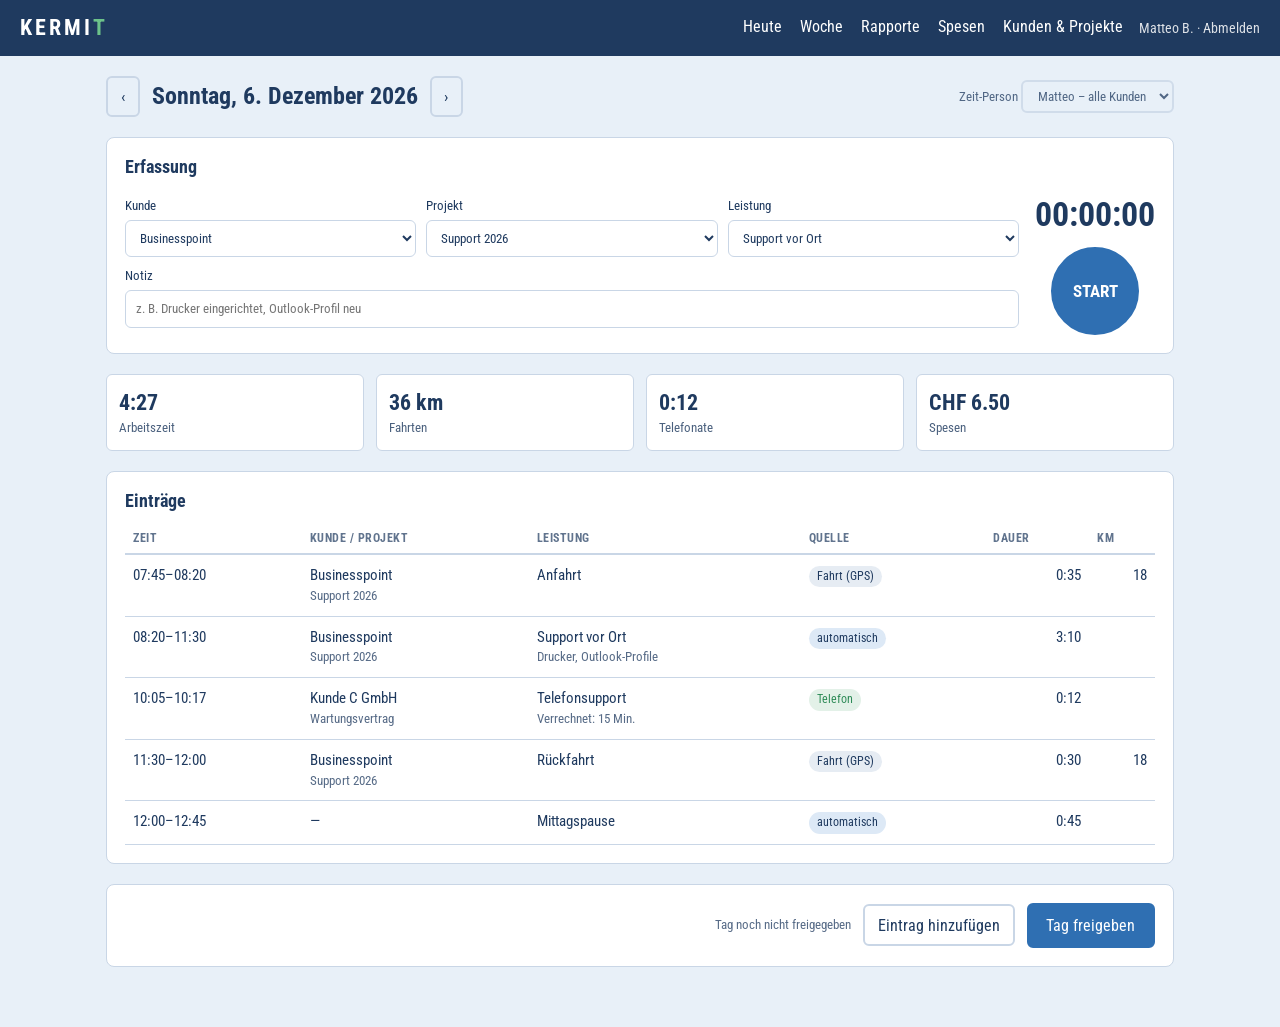
==== zeiterfassung.html @ 9e19dc53 "Initialer Stand (live)" ====
<!doctype html>
<html lang="de-CH">
<head>
  <meta charset="utf-8">
  <meta name="viewport" content="width=device-width, initial-scale=1">
  <title>KERMIT – Zeiterfassung</title>
  <link rel="preconnect" href="https://fonts.googleapis.com">
  <link href="https://fonts.googleapis.com/css2?family=Roboto+Condensed:wght@400;700&display=swap" rel="stylesheet">
  <link rel="stylesheet" href="css/kermit-farben.css">
  <link rel="stylesheet" href="css/kermit-app.css">
</head>
<body>
  <header class="k-header">
    <div class="k-logo">KERMI<span>T</span></div>
    <nav>
      <a href="zeiterfassung.html">Heute</a>
      <a href="#">Woche</a>
      <a href="#">Rapporte</a>
      <a href="#">Spesen</a>
      <a href="#">Kunden &amp; Projekte</a>
    </nav>
    <span class="k-user">Matteo B. · <a href="index.html">Abmelden</a></span>
  </header>

  <main class="k-main">
    <!-- Tagesleiste -->
    <section class="k-daybar">
      <button class="k-btn-ghost" id="prevDay" aria-label="Vorheriger Tag">‹</button>
      <h1 id="dayTitle">Heute</h1>
      <button class="k-btn-ghost" id="nextDay" aria-label="Nächster Tag">›</button>
      <span class="k-spacer"></span>
      <label class="k-sub">Zeit-Person
        <select id="zeitPerson" class="k-btn-ghost">
          <option>Matteo – alle Kunden</option>
          <option>Matteo – Pikett</option>
        </select>
      </label>
    </section>

    <!-- Timer / laufende Erfassung -->
    <section class="k-card">
      <h2>Erfassung</h2>
      <div class="k-timer">
        <div class="k-timer-fields k-form">
          <label>Kunde
            <select id="kunde"></select>
          </label>
          <label>Projekt
            <select id="projekt"></select>
          </label>
          <label>Leistung
            <select id="leistung"></select>
          </label>
          <label style="grid-column: 1 / -1">Notiz
            <input id="notiz" type="text" placeholder="z. B. Drucker eingerichtet, Outlook-Profil neu">
          </label>
        </div>
        <div class="k-timer-right">
          <div class="k-clock" id="clock">00:00:00</div>
          <button class="k-runbtn" id="runBtn" type="button">START</button>
        </div>
      </div>
    </section>

    <!-- Kennzahlen -->
    <section class="k-stats" aria-label="Tagesübersicht">
      <div class="k-stat"><div class="v" id="sZeit">0:00</div><div class="l">Arbeitszeit</div></div>
      <div class="k-stat"><div class="v" id="sKm">0 km</div><div class="l">Fahrten</div></div>
      <div class="k-stat"><div class="v" id="sTel">0:00</div><div class="l">Telefonate</div></div>
      <div class="k-stat"><div class="v" id="sSpesen">CHF 0.00</div><div class="l">Spesen</div></div>
    </section>

    <!-- Einträge des Tages -->
    <section class="k-card">
      <h2>Einträge</h2>
      <table class="k-table">
        <thead>
          <tr>
            <th>Zeit</th><th>Kunde / Projekt</th><th>Leistung</th><th>Quelle</th><th class="k-num">Dauer</th><th class="k-num">km</th>
          </tr>
        </thead>
        <tbody id="rows"></tbody>
      </table>
    </section>

    <!-- Tagesfreigabe -->
    <section class="k-card k-approve">
      <span id="approveState" class="k-sub">Tag noch nicht freigegeben</span>
      <button class="k-btn-ghost" type="button">Eintrag hinzufügen</button>
      <button class="k-btn" id="approveBtn" type="button">Tag freigeben</button>
    </section>
  </main>

  <script>
    // ===========================================================
    // GERÜST mit Beispieldaten. Später ersetzen durch:
    //  - Kunden/Projekte/Leistungsarten aus Comatic
    //  - Fahrten aus der Handy-App (Hintergrund-Tracking)
    //  - Telefonate aus iPhone-Export bzw. 3CX
    // ===========================================================
    const DATA = {
      kunden: {
        'Businesspoint': ['Support 2026', 'M365 Umstellung'],
        'Kunde B AG':    ['Netzwerk', 'Pikett'],
        'Kunde C GmbH':  ['Wartungsvertrag']
      },
      leistungen: ['Support vor Ort', 'Fernwartung (AnyDesk)', 'Telefonsupport', 'Anfahrt', 'Rückfahrt', 'Projektarbeit']
    };

    const entries = [
      { von:'07:45', bis:'08:20', kunde:'Businesspoint', projekt:'Support 2026', leistung:'Anfahrt',        quelle:'fahrt', km:18 },
      { von:'08:20', bis:'11:30', kunde:'Businesspoint', projekt:'Support 2026', leistung:'Support vor Ort', quelle:'auto',  km:0, notiz:'Drucker, Outlook-Profile' },
      { von:'10:05', bis:'10:17', kunde:'Kunde C GmbH',  projekt:'Wartungsvertrag', leistung:'Telefonsupport', quelle:'tel', km:0, notiz:'Verrechnet: 15 Min.' },
      { von:'11:30', bis:'12:00', kunde:'Businesspoint', projekt:'Support 2026', leistung:'Rückfahrt',      quelle:'fahrt', km:18 },
      { von:'12:00', bis:'12:45', kunde:'—',             projekt:'',            leistung:'Mittagspause',   quelle:'auto',  km:0, pause:true }
    ];
    const spesen = 6.50;

    const QUELLE = { auto:'automatisch', fahrt:'Fahrt (GPS)', tel:'Telefon', manuell:'manuell' };

    // ---------- Auswahlfelder ----------
    const selKunde = document.getElementById('kunde');
    const selProjekt = document.getElementById('projekt');
    const selLeistung = document.getElementById('leistung');
    Object.keys(DATA.kunden).forEach(k => selKunde.add(new Option(k, k)));
    DATA.leistungen.forEach(l => selLeistung.add(new Option(l, l)));
    function fillProjekte() {
      selProjekt.innerHTML = '';
      DATA.kunden[selKunde.value].forEach(p => selProjekt.add(new Option(p, p)));
    }
    selKunde.addEventListener('change', fillProjekte);
    fillProjekte();

    // ---------- Hilfsfunktionen ----------
    const toMin = t => { const [h,m] = t.split(':').map(Number); return h*60+m; };
    const fmt = m => Math.floor(m/60) + ':' + String(m%60).padStart(2,'0');
    const now = () => new Date().toTimeString().slice(0,5);

    // ---------- Tabelle & Kennzahlen ----------
    function render() {
      const tb = document.getElementById('rows');
      tb.innerHTML = '';
      let arbeit = 0, km = 0, tel = 0;
      entries.forEach(e => {
        const d = toMin(e.bis) - toMin(e.von);
        if (!e.pause) arbeit += d;
        if (e.quelle === 'tel') tel += d;
        km += e.km || 0;
        const tr = document.createElement('tr');
        tr.innerHTML = `
          <td class="k-zeit">${e.von}–${e.bis}</td>
          <td>${e.kunde}${e.projekt ? `<div class="k-sub">${e.projekt}</div>` : ''}</td>
          <td>${e.leistung}${e.notiz ? `<div class="k-sub">${e.notiz}</div>` : ''}</td>
          <td><span class="k-tag ${e.quelle}">${QUELLE[e.quelle]}</span></td>
          <td class="k-num">${fmt(d)}</td>
          <td class="k-num">${e.km || ''}</td>`;
        tb.appendChild(tr);
      });
      document.getElementById('sZeit').textContent = fmt(arbeit);
      document.getElementById('sKm').textContent = km + ' km';
      document.getElementById('sTel').textContent = fmt(tel);
      document.getElementById('sSpesen').textContent = 'CHF ' + spesen.toFixed(2);
    }

    // ---------- Datum ----------
    let tag = new Date();
    function renderDay() {
      document.getElementById('dayTitle').textContent =
        tag.toLocaleDateString('de-CH', { weekday:'long', day:'numeric', month:'long', year:'numeric' });
    }
    document.getElementById('prevDay').onclick = () => { tag.setDate(tag.getDate()-1); renderDay(); };
    document.getElementById('nextDay').onclick = () => { tag.setDate(tag.getDate()+1); renderDay(); };

    // ---------- Timer ----------
    const runBtn = document.getElementById('runBtn');
    const clock = document.getElementById('clock');
    let start = null, timerId = null, startZeit = null;

    function tick() {
      const s = Math.floor((Date.now() - start) / 1000);
      clock.textContent = [Math.floor(s/3600), Math.floor(s/60)%60, s%60].map(n => String(n).padStart(2,'0')).join(':');
    }
    function startTimer() {
      start = Date.now(); startZeit = now();
      timerId = setInterval(tick, 1000); tick();
      runBtn.textContent = 'STOPP'; runBtn.classList.add('is-running');
    }
    function stopTimer() {
      clearInterval(timerId);
      entries.push({
        von: startZeit, bis: now(),
        kunde: selKunde.value, projekt: selProjekt.value, leistung: selLeistung.value,
        quelle: 'manuell', km: 0, notiz: document.getElementById('notiz').value
      });
      document.getElementById('notiz').value = '';
      clock.textContent = '00:00:00';
      runBtn.textContent = 'START'; runBtn.classList.remove('is-running');
      start = null; render();
    }
    runBtn.addEventListener('click', () => start ? stopTimer() : startTimer());

    // ---------- Tagesfreigabe ----------
    document.getElementById('approveBtn').addEventListener('click', () => {
      const s = document.getElementById('approveState');
      s.textContent = 'Tag freigegeben – bereit für Export';
      s.className = 'k-status-ok';
    });

    renderDay(); render();
    if (new URLSearchParams(location.search).get('start') === '1') startTimer();
  </script>
</body>
</html>
---- css/kermit-farben.css ----
/* ==========================================================
   KERMIT – Farbdefinition
   Otabis GmbH · Stand 09.11.2026
   ========================================================== */

:root {
  /* Blau – Hauptfarben */
  --k-tiefblau:   #1F3A5F;  /* Kopfzeile, Navigation, Text */
  --k-mittelblau: #2F6FB2;  /* Primary Buttons, Links */
  --k-hellblau:   #E8F0F8;  /* Flächen, Karten, Hintergrund */

  /* Grün – Akzent für Hover und Status */
  --k-gruen:      #2E8B57;  /* Hover auf hellem Grund, Status "freigegeben" */
  --k-gruen-hell: #6CC28A;  /* Hover auf Tiefblau (Kopfzeile, Menü) */

  /* Neutrale Töne */
  --k-weiss:      #FFFFFF;
  --k-text:       var(--k-tiefblau);
  --k-rahmen:     #C9D6E6;

  /* Semantische Zuordnung */
  --k-bg:           var(--k-hellblau);
  --k-surface:      var(--k-weiss);
  --k-primary:      var(--k-mittelblau);
  --k-primary-text: var(--k-weiss);
  --k-link:         var(--k-mittelblau);
  --k-hover:        var(--k-gruen);
  --k-hover-dunkel: var(--k-gruen-hell);
  --k-ok:           var(--k-gruen);

  --k-hover-linie:  2px;
}

/* ---------- Grundlage ---------- */
body {
  background: var(--k-bg);
  color: var(--k-text);
}

/* ---------- Links ---------- */
a {
  color: var(--k-link);
  text-decoration: none;
  border-bottom: var(--k-hover-linie) solid transparent;
  transition: border-color .15s ease;
}
a:hover,
a:focus-visible {
  border-bottom-color: var(--k-hover);
}

/* ---------- Buttons ---------- */
.k-btn {
  background: var(--k-primary);
  color: var(--k-primary-text);
  border: var(--k-hover-linie) solid var(--k-primary);
  border-radius: 6px;
  padding: .55em 1.1em;
  cursor: pointer;
  transition: border-color .15s ease, box-shadow .15s ease;
}
.k-btn:hover,
.k-btn:focus-visible {
  border-color: var(--k-hover);
  box-shadow: 0 0 0 var(--k-hover-linie) var(--k-hover);
  outline: none;
}

/* ---------- Kopfzeile / Menü auf Tiefblau ---------- */
.k-header {
  background: var(--k-tiefblau);
  color: var(--k-weiss);
}
.k-header a {
  color: var(--k-weiss);
}
.k-header a:hover,
.k-header a:focus-visible {
  color: var(--k-hover-dunkel);
  border-bottom-color: var(--k-hover-dunkel);
}

/* ---------- Karten ---------- */
.k-card {
  background: var(--k-surface);
  border: 1px solid var(--k-rahmen);
  border-radius: 8px;
  transition: border-color .15s ease;
}
.k-card:hover {
  border-color: var(--k-hover);
}

/* ---------- Status ---------- */
/* Grün nie allein: immer mit Icon oder Text kombinieren */
.k-status-ok {
  color: var(--k-ok);
  font-weight: 600;
}
.k-status-ok::before {
  content: "✓ ";
}
---- css/kermit-app.css ----
/* KERMIT – App-Layout (nutzt kermit-farben.css) */

* { box-sizing: border-box; }
html, body { margin: 0; }
body {
  font-family: "Roboto Condensed", "Arial Narrow", Arial, sans-serif;
  font-size: 16px;
  line-height: 1.45;
}
h1, h2, h3 { margin: 0; line-height: 1.2; }
button, input, select { font: inherit; }

/* ---------- Kopfzeile ---------- */
.k-header {
  display: flex; align-items: center; gap: 16px;
  padding: 12px 20px;
}
.k-logo { font-weight: 700; font-size: 22px; letter-spacing: 3px; }
.k-logo span { color: var(--k-gruen-hell); }
.k-header nav { display: flex; gap: 18px; margin-left: auto; flex-wrap: wrap; }
.k-header .k-user { font-size: 14px; opacity: .85; }

/* ---------- Login / Start ---------- */
.k-start {
  min-height: 100vh;
  display: grid; place-items: center;
  padding: 24px 16px;
  background:
    radial-gradient(1200px 600px at 50% -10%, var(--k-mittelblau) 0%, transparent 60%),
    var(--k-tiefblau);
  color: var(--k-weiss);
}
.k-start-box { width: 100%; max-width: 560px; text-align: center; }
.k-start-logo { font-size: 56px; font-weight: 700; letter-spacing: 10px; margin: 0; }
.k-start-claim { font-size: 14px; letter-spacing: 1px; opacity: .85; margin: 6px 0 36px; }
.k-start-claim b { color: var(--k-gruen-hell); font-weight: 700; }

.k-bigstart {
  width: 190px; height: 190px; border-radius: 50%;
  margin: 0 auto 32px; display: grid; place-items: center;
  background: var(--k-mittelblau);
  color: var(--k-weiss);
  border: 4px solid var(--k-weiss);
  font-size: 30px; font-weight: 700; letter-spacing: 2px;
  cursor: pointer;
  box-shadow: 0 10px 40px rgba(0,0,0,.35), 0 0 0 0 var(--k-gruen-hell);
  transition: transform .15s ease, box-shadow .2s ease, border-color .2s ease;
}
.k-bigstart small { display: block; font-size: 13px; font-weight: 400; letter-spacing: 1px; opacity: .9; }
.k-bigstart:hover, .k-bigstart:focus-visible {
  transform: scale(1.04);
  border-color: var(--k-gruen-hell);
  box-shadow: 0 10px 40px rgba(0,0,0,.35), 0 0 0 10px rgba(108,194,138,.35);
  outline: none;
}

.k-login { text-align: left; display: grid; gap: 12px; max-width: 380px; margin: 0 auto; }
.k-login label { font-size: 13px; opacity: .85; display: grid; gap: 4px; }
.k-login input {
  padding: 11px 12px; border-radius: 6px;
  border: 2px solid transparent; background: var(--k-weiss); color: var(--k-tiefblau);
}
.k-login input:focus { outline: none; border-color: var(--k-gruen-hell); }
.k-login .k-btn { width: 100%; font-weight: 700; padding: 12px; }
.k-login-foot { font-size: 12px; opacity: .7; text-align: center; margin-top: 20px; }
.k-hidden { display: none !important; }

/* ---------- App-Bereich ---------- */
.k-main { max-width: 1100px; margin: 0 auto; padding: 20px 16px 60px; display: grid; gap: 20px; }
.k-card { padding: 18px; }
.k-card h2 { font-size: 18px; margin-bottom: 12px; }

.k-daybar { display: flex; align-items: center; gap: 12px; flex-wrap: wrap; }
.k-daybar h1 { font-size: 24px; }
.k-daybar .k-spacer { flex: 1; }
.k-btn-ghost {
  background: transparent; color: var(--k-tiefblau);
  border: 2px solid var(--k-rahmen); border-radius: 6px; padding: .45em .8em; cursor: pointer;
}
.k-btn-ghost:hover, .k-btn-ghost:focus-visible { border-color: var(--k-gruen); outline: none; }

/* Timer */
.k-timer { display: grid; grid-template-columns: 1fr auto; gap: 16px; align-items: center; }
.k-timer-fields { display: grid; grid-template-columns: repeat(3, minmax(0,1fr)); gap: 10px; }
.k-timer-fields label { font-size: 13px; display: grid; gap: 4px; }
.k-timer-fields select, .k-timer-fields input,
.k-form select, .k-form input {
  padding: 9px 10px; border: 1px solid var(--k-rahmen); border-radius: 6px; background: var(--k-weiss);
  color: var(--k-tiefblau); width: 100%;
}
.k-timer-fields select:focus, .k-timer-fields input:focus { outline: 2px solid var(--k-gruen); outline-offset: 0; }
.k-timer-right { text-align: center; display: grid; gap: 8px; justify-items: center; }
.k-clock { font-size: 34px; font-weight: 700; font-variant-numeric: tabular-nums; }
.k-runbtn {
  width: 88px; height: 88px; border-radius: 50%;
  background: var(--k-mittelblau); color: var(--k-weiss);
  border: 3px solid var(--k-mittelblau); font-weight: 700; font-size: 17px; cursor: pointer;
  transition: box-shadow .15s ease, border-color .15s ease;
}
.k-runbtn:hover, .k-runbtn:focus-visible { border-color: var(--k-gruen); box-shadow: 0 0 0 4px rgba(46,139,87,.3); outline: none; }
.k-runbtn.is-running { background: var(--k-tiefblau); border-color: var(--k-gruen-hell); }

/* Kennzahlen */
.k-stats { display: grid; grid-template-columns: repeat(4, minmax(0,1fr)); gap: 12px; }
.k-stat { background: var(--k-weiss); border: 1px solid var(--k-rahmen); border-radius: 6px; padding: 12px; }
.k-stat .v { font-size: 22px; font-weight: 700; font-variant-numeric: tabular-nums; }
.k-stat .l { font-size: 13px; opacity: .8; }

/* Einträge */
.k-table { width: 100%; border-collapse: collapse; font-size: 15px; }
.k-table th { text-align: left; font-size: 12px; text-transform: uppercase; letter-spacing: .5px; opacity: .7; padding: 6px 8px; border-bottom: 2px solid var(--k-rahmen); }
.k-table td { padding: 10px 8px; border-bottom: 1px solid var(--k-rahmen); vertical-align: top; }
.k-table tr:hover td { background: var(--k-hellblau); }
.k-num { text-align: right; font-variant-numeric: tabular-nums; white-space: nowrap; }
.k-tag {
  display: inline-block; font-size: 12px; padding: 2px 8px; border-radius: 999px;
  background: var(--k-hellblau); color: var(--k-tiefblau); white-space: nowrap;
}
.k-tag.auto  { background: #DDE9F6; }
.k-tag.tel   { background: #E3F1E8; color: var(--k-gruen); }
.k-tag.fahrt { background: #E6ECF3; }
.k-sub { font-size: 13px; opacity: .75; }

.k-approve { display: flex; align-items: center; gap: 12px; flex-wrap: wrap; justify-content: flex-end; }

/* Responsive */
@media (max-width: 760px) {
  .k-timer { grid-template-columns: 1fr; }
  .k-timer-fields { grid-template-columns: 1fr; }
  .k-stats { grid-template-columns: repeat(2, minmax(0,1fr)); }
  .k-table thead { display: none; }
  .k-table, .k-table tbody { display: block; }
  .k-table tr {
    display: grid; grid-template-columns: 1fr auto; column-gap: 12px;
    grid-template-areas: "zeit dauer" "kunde quelle" "leistung km";
    padding: 10px 0; border-bottom: 1px solid var(--k-rahmen);
  }
  .k-table td { border: 0; padding: 2px 0; text-align: left; }
  .k-table td:nth-child(1) { grid-area: zeit; font-weight: 700; }
  .k-table td:nth-child(2) { grid-area: kunde; }
  .k-table td:nth-child(3) { grid-area: leistung; }
  .k-table td:nth-child(4) { grid-area: quelle; text-align: right; }
  .k-table td:nth-child(5) { grid-area: dauer; text-align: right; font-weight: 700; }
  .k-table td:nth-child(6) { grid-area: km; text-align: right; }
  .k-table td:nth-child(6):not(:empty)::after { content: " km"; }
  .k-table tr:hover td { background: none; }
  .k-daybar h1 { font-size: 19px; flex: 1; }
  .k-daybar .k-spacer { display: none; }
  .k-daybar > label { width: 100%; display: flex; align-items: center; gap: 8px; }
  .k-daybar > label select { flex: 1; }
  .k-header nav { display: none; }
}

.k-table td.k-zeit { white-space: nowrap; font-variant-numeric: tabular-nums; }
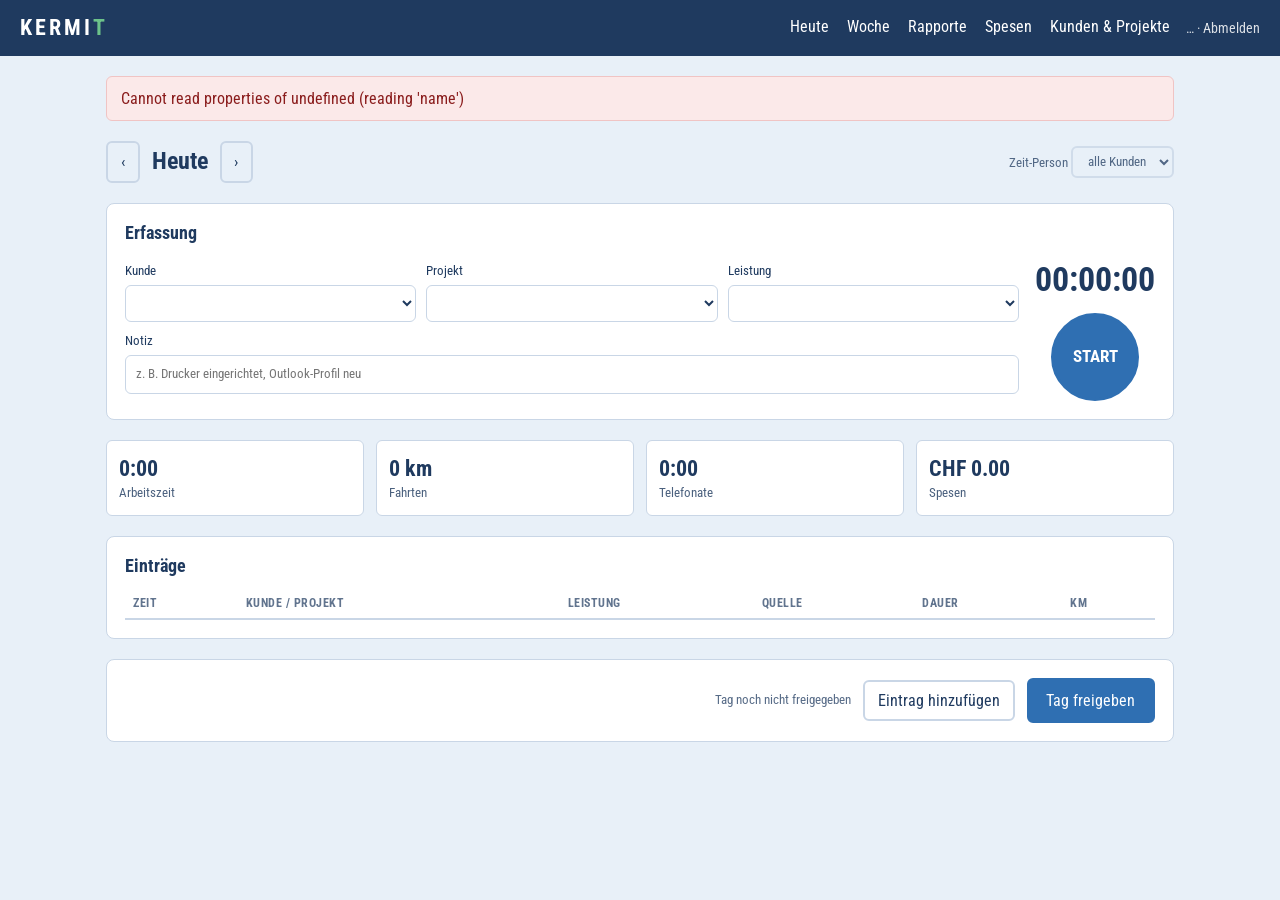
==== commit 5fdc0663: "Backend PHP/MariaDB" ====
--- a/zeiterfassung.html
+++ b/zeiterfassung.html
@@ -19,10 +19,12 @@
       <a href="#">Spesen</a>
       <a href="#">Kunden &amp; Projekte</a>
     </nav>
-    <span class="k-user">Matteo B. · <a href="index.html">Abmelden</a></span>
+    <span class="k-user"><span id="userName">…</span> · <a href="#" id="logout">Abmelden</a></span>
   </header>
 
   <main class="k-main">
+    <div class="k-msg k-hidden" id="msg" role="alert"></div>
+
     <!-- Tagesleiste -->
     <section class="k-daybar">
       <button class="k-btn-ghost" id="prevDay" aria-label="Vorheriger Tag">‹</button>
@@ -30,9 +32,9 @@
       <button class="k-btn-ghost" id="nextDay" aria-label="Nächster Tag">›</button>
       <span class="k-spacer"></span>
       <label class="k-sub">Zeit-Person
-        <select id="zeitPerson" class="k-btn-ghost">
-          <option>Matteo – alle Kunden</option>
-          <option>Matteo – Pikett</option>
+        <select id="zeitkonto" class="k-btn-ghost">
+          <option value="standard">alle Kunden</option>
+          <option value="pikett">Pikett</option>
         </select>
       </label>
     </section>
@@ -52,7 +54,7 @@
             <select id="leistung"></select>
           </label>
           <label style="grid-column: 1 / -1">Notiz
-            <input id="notiz" type="text" placeholder="z. B. Drucker eingerichtet, Outlook-Profil neu">
+            <input id="notiz" type="text" maxlength="500" placeholder="z. B. Drucker eingerichtet, Outlook-Profil neu">
           </label>
         </div>
         <div class="k-timer-right">
@@ -81,133 +83,246 @@
         </thead>
         <tbody id="rows"></tbody>
       </table>
+      <p class="k-sub k-hidden" id="leer">Noch keine Einträge an diesem Tag.</p>
     </section>
 
     <!-- Tagesfreigabe -->
     <section class="k-card k-approve">
       <span id="approveState" class="k-sub">Tag noch nicht freigegeben</span>
-      <button class="k-btn-ghost" type="button">Eintrag hinzufügen</button>
+      <button class="k-btn-ghost" id="addBtn" type="button">Eintrag hinzufügen</button>
       <button class="k-btn" id="approveBtn" type="button">Tag freigeben</button>
     </section>
   </main>
+
+  <!-- Dialog: Eintrag nachträglich erfassen -->
+  <dialog class="k-dialog" id="addDialog">
+    <form method="dialog" id="addForm" class="k-form">
+      <h2>Eintrag hinzufügen</h2>
+      <div class="k-dialog-grid">
+        <label>Von <input type="time" id="fVon" required></label>
+        <label>Bis <input type="time" id="fBis" required></label>
+        <label>Kilometer <input type="number" id="fKm" min="0" step="0.1" value="0"></label>
+        <label>Verkehrsmittel
+          <select id="fVm"><option value="">–</option><option value="auto">Auto</option><option value="oev">ÖV</option></select>
+        </label>
+      </div>
+      <p class="k-sub">Kunde, Projekt, Leistung und Notiz werden aus dem Erfassungsbereich übernommen.</p>
+      <div class="k-approve">
+        <button class="k-btn-ghost" value="cancel" type="button" id="addCancel">Abbrechen</button>
+        <button class="k-btn" type="submit">Speichern</button>
+      </div>
+    </form>
+  </dialog>
 
   <script>
     // ===========================================================
-    // GERÜST mit Beispieldaten. Später ersetzen durch:
-    //  - Kunden/Projekte/Leistungsarten aus Comatic
-    //  - Fahrten aus der Handy-App (Hintergrund-Tracking)
-    //  - Telefonate aus iPhone-Export bzw. 3CX
+    // KERMIT – Zeiterfassung (spricht mit api/*.php)
     // ===========================================================
-    const DATA = {
-      kunden: {
-        'Businesspoint': ['Support 2026', 'M365 Umstellung'],
-        'Kunde B AG':    ['Netzwerk', 'Pikett'],
-        'Kunde C GmbH':  ['Wartungsvertrag']
-      },
-      leistungen: ['Support vor Ort', 'Fernwartung (AnyDesk)', 'Telefonsupport', 'Anfahrt', 'Rückfahrt', 'Projektarbeit']
-    };
-
-    const entries = [
-      { von:'07:45', bis:'08:20', kunde:'Businesspoint', projekt:'Support 2026', leistung:'Anfahrt',        quelle:'fahrt', km:18 },
-      { von:'08:20', bis:'11:30', kunde:'Businesspoint', projekt:'Support 2026', leistung:'Support vor Ort', quelle:'auto',  km:0, notiz:'Drucker, Outlook-Profile' },
-      { von:'10:05', bis:'10:17', kunde:'Kunde C GmbH',  projekt:'Wartungsvertrag', leistung:'Telefonsupport', quelle:'tel', km:0, notiz:'Verrechnet: 15 Min.' },
-      { von:'11:30', bis:'12:00', kunde:'Businesspoint', projekt:'Support 2026', leistung:'Rückfahrt',      quelle:'fahrt', km:18 },
-      { von:'12:00', bis:'12:45', kunde:'—',             projekt:'',            leistung:'Mittagspause',   quelle:'auto',  km:0, pause:true }
-    ];
-    const spesen = 6.50;
-
-    const QUELLE = { auto:'automatisch', fahrt:'Fahrt (GPS)', tel:'Telefon', manuell:'manuell' };
-
-    // ---------- Auswahlfelder ----------
-    const selKunde = document.getElementById('kunde');
-    const selProjekt = document.getElementById('projekt');
-    const selLeistung = document.getElementById('leistung');
-    Object.keys(DATA.kunden).forEach(k => selKunde.add(new Option(k, k)));
-    DATA.leistungen.forEach(l => selLeistung.add(new Option(l, l)));
+    let CSRF = '';
+    let STAMM = { kunden: [], leistungsarten: [] };
+    let TAG = null;
+    let datum = new Date();
+    let tickId = null;
+
+    const $ = id => document.getElementById(id);
+    const isoDatum = d => d.getFullYear() + '-' + String(d.getMonth()+1).padStart(2,'0') + '-' + String(d.getDate()).padStart(2,'0');
+    const fmt = m => Math.floor(m/60) + ':' + String(m%60).padStart(2,'0');
+    const hhmm = s => s ? s.slice(11,16) : '…';
+    const esc = s => String(s ?? '').replace(/[&<>"']/g, c => ({'&':'&amp;','<':'&lt;','>':'&gt;','"':'&quot;',"'":'&#39;'}[c]));
+    const QUELLE = { manuell:'manuell', timer:'Timer', gps:'Fahrt (GPS)', telefon:'Telefon', automatisch:'automatisch' };
+    const TAGKLASSE = { gps:'fahrt', telefon:'tel', automatisch:'auto' };
+
+    async function api(pfad, opt = {}) {
+      const res = await fetch('api/' + pfad, {
+        method: opt.method || 'GET',
+        headers: { 'Content-Type': 'application/json', 'X-CSRF-Token': CSRF },
+        body: opt.body ? JSON.stringify(opt.body) : undefined,
+        credentials: 'same-origin'
+      });
+      let data = {};
+      try { data = await res.json(); } catch (e) { /* leer */ }
+      if (res.status === 401) { location.href = 'index.html'; throw new Error('Nicht angemeldet'); }
+      if (!res.ok || data.ok === false) throw new Error(data.fehler || 'Fehler ' + res.status);
+      return data;
+    }
+
+    function meldung(text, ok = false) {
+      const m = $('msg');
+      m.textContent = text;
+      m.className = 'k-msg' + (ok ? ' ok' : '');
+      clearTimeout(meldung.t);
+      meldung.t = setTimeout(() => m.classList.add('k-hidden'), 5000);
+    }
+
+    // ---------- Stammdaten ----------
+    function fillKunden() {
+      const sk = $('kunde');
+      sk.innerHTML = '';
+      STAMM.kunden.forEach(k => sk.add(new Option(k.name, k.id)));
+      fillProjekte();
+      const sl = $('leistung');
+      sl.innerHTML = '';
+      STAMM.leistungsarten.forEach(l => sl.add(new Option(l.name, l.id)));
+    }
     function fillProjekte() {
-      selProjekt.innerHTML = '';
-      DATA.kunden[selKunde.value].forEach(p => selProjekt.add(new Option(p, p)));
-    }
-    selKunde.addEventListener('change', fillProjekte);
-    fillProjekte();
-
-    // ---------- Hilfsfunktionen ----------
-    const toMin = t => { const [h,m] = t.split(':').map(Number); return h*60+m; };
-    const fmt = m => Math.floor(m/60) + ':' + String(m%60).padStart(2,'0');
-    const now = () => new Date().toTimeString().slice(0,5);
-
-    // ---------- Tabelle & Kennzahlen ----------
-    function render() {
-      const tb = document.getElementById('rows');
+      const sp = $('projekt');
+      sp.innerHTML = '';
+      const k = STAMM.kunden.find(k => String(k.id) === $('kunde').value);
+      (k ? k.projekte : []).forEach(p => sp.add(new Option(p.name, p.id)));
+    }
+    $('kunde').addEventListener('change', fillProjekte);
+
+    function auswahl() {
+      return {
+        zeitkonto: $('zeitkonto').value,
+        kunde_id: $('kunde').value || null,
+        projekt_id: $('projekt').value || null,
+        leistungsart_id: $('leistung').value,
+        notiz: $('notiz').value
+      };
+    }
+
+    // ---------- Tag laden ----------
+    async function ladeTag() {
+      $('dayTitle').textContent = datum.toLocaleDateString('de-CH', { weekday:'long', day:'numeric', month:'long', year:'numeric' });
+      TAG = await api('tag.php?datum=' + isoDatum(datum) + '&zeitkonto=' + $('zeitkonto').value);
+      renderTag();
+    }
+
+    function renderTag() {
+      const tb = $('rows');
       tb.innerHTML = '';
-      let arbeit = 0, km = 0, tel = 0;
-      entries.forEach(e => {
-        const d = toMin(e.bis) - toMin(e.von);
-        if (!e.pause) arbeit += d;
-        if (e.quelle === 'tel') tel += d;
-        km += e.km || 0;
+      TAG.eintraege.forEach(e => {
         const tr = document.createElement('tr');
+        const gesperrt = TAG.freigegeben || !e.ende;
         tr.innerHTML = `
-          <td class="k-zeit">${e.von}–${e.bis}</td>
-          <td>${e.kunde}${e.projekt ? `<div class="k-sub">${e.projekt}</div>` : ''}</td>
-          <td>${e.leistung}${e.notiz ? `<div class="k-sub">${e.notiz}</div>` : ''}</td>
-          <td><span class="k-tag ${e.quelle}">${QUELLE[e.quelle]}</span></td>
-          <td class="k-num">${fmt(d)}</td>
-          <td class="k-num">${e.km || ''}</td>`;
+          <td class="k-zeit">${hhmm(e.beginn)}–${hhmm(e.ende)}</td>
+          <td>${esc(e.kunde || '—')}${e.projekt ? `<div class="k-sub">${esc(e.projekt)}</div>` : ''}</td>
+          <td>${esc(e.leistung)}${e.notiz ? `<div class="k-sub">${esc(e.notiz)}</div>` : ''}
+              ${gesperrt ? '' : `<button class="k-link-del" data-id="${e.id}" type="button">löschen</button>`}</td>
+          <td><span class="k-tag ${TAGKLASSE[e.quelle] || ''}">${e.ende ? QUELLE[e.quelle] : 'läuft'}</span></td>
+          <td class="k-num">${fmt(e.minuten)}</td>
+          <td class="k-num">${e.km ? e.km : ''}</td>`;
         tb.appendChild(tr);
       });
-      document.getElementById('sZeit').textContent = fmt(arbeit);
-      document.getElementById('sKm').textContent = km + ' km';
-      document.getElementById('sTel').textContent = fmt(tel);
-      document.getElementById('sSpesen').textContent = 'CHF ' + spesen.toFixed(2);
-    }
-
-    // ---------- Datum ----------
-    let tag = new Date();
-    function renderDay() {
-      document.getElementById('dayTitle').textContent =
-        tag.toLocaleDateString('de-CH', { weekday:'long', day:'numeric', month:'long', year:'numeric' });
-    }
-    document.getElementById('prevDay').onclick = () => { tag.setDate(tag.getDate()-1); renderDay(); };
-    document.getElementById('nextDay').onclick = () => { tag.setDate(tag.getDate()+1); renderDay(); };
+      $('leer').classList.toggle('k-hidden', TAG.eintraege.length > 0);
+
+      const s = TAG.summen;
+      $('sZeit').textContent = fmt(s.arbeit_min);
+      $('sKm').textContent = s.km + ' km';
+      $('sTel').textContent = fmt(s.telefon_min);
+      $('sSpesen').textContent = 'CHF ' + s.spesen_chf.toFixed(2);
+
+      const st = $('approveState');
+      if (TAG.freigegeben) { st.textContent = 'Tag freigegeben – bereit für Export'; st.className = 'k-status-ok'; }
+      else { st.textContent = 'Tag noch nicht freigegeben'; st.className = 'k-sub'; }
+      $('approveBtn').disabled = TAG.freigegeben;
+      $('addBtn').disabled = TAG.freigegeben;
+
+      renderTimer();
+    }
 
     // ---------- Timer ----------
-    const runBtn = document.getElementById('runBtn');
-    const clock = document.getElementById('clock');
-    let start = null, timerId = null, startZeit = null;
-
-    function tick() {
-      const s = Math.floor((Date.now() - start) / 1000);
-      clock.textContent = [Math.floor(s/3600), Math.floor(s/60)%60, s%60].map(n => String(n).padStart(2,'0')).join(':');
-    }
-    function startTimer() {
-      start = Date.now(); startZeit = now();
-      timerId = setInterval(tick, 1000); tick();
-      runBtn.textContent = 'STOPP'; runBtn.classList.add('is-running');
-    }
-    function stopTimer() {
-      clearInterval(timerId);
-      entries.push({
-        von: startZeit, bis: now(),
-        kunde: selKunde.value, projekt: selProjekt.value, leistung: selLeistung.value,
-        quelle: 'manuell', km: 0, notiz: document.getElementById('notiz').value
-      });
-      document.getElementById('notiz').value = '';
-      clock.textContent = '00:00:00';
-      runBtn.textContent = 'START'; runBtn.classList.remove('is-running');
-      start = null; render();
-    }
-    runBtn.addEventListener('click', () => start ? stopTimer() : startTimer());
-
-    // ---------- Tagesfreigabe ----------
-    document.getElementById('approveBtn').addEventListener('click', () => {
-      const s = document.getElementById('approveState');
-      s.textContent = 'Tag freigegeben – bereit für Export';
-      s.className = 'k-status-ok';
-    });
-
-    renderDay(); render();
-    if (new URLSearchParams(location.search).get('start') === '1') startTimer();
+    function renderTimer() {
+      clearInterval(tickId);
+      const l = TAG.laufend;
+      const btn = $('runBtn');
+      if (l) {
+        // Serverzeit als Basis, damit falsche Geräte-Uhr nicht stört
+        const versatz = Date.now() - new Date(TAG.server_zeit).getTime();
+        const start = new Date(l.beginn.replace(' ', 'T')).getTime() + versatz;
+        const tick = () => {
+          const s = Math.max(0, Math.floor((Date.now() - start) / 1000));
+          $('clock').textContent = [Math.floor(s/3600), Math.floor(s/60)%60, s%60].map(n => String(n).padStart(2,'0')).join(':');
+        };
+        tick(); tickId = setInterval(tick, 1000);
+        btn.textContent = 'STOPP'; btn.classList.add('is-running');
+      } else {
+        $('clock').textContent = '00:00:00';
+        btn.textContent = 'START'; btn.classList.remove('is-running');
+      }
+    }
+
+    $('runBtn').addEventListener('click', async () => {
+      const btn = $('runBtn');
+      btn.disabled = true;
+      try {
+        if (TAG.laufend) {
+          await api('eintraege.php', { method:'POST', body: { aktion:'stop', zeitkonto: $('zeitkonto').value, notiz: $('notiz').value } });
+          $('notiz').value = '';
+        } else {
+          datum = new Date(); // Timer läuft immer auf heute
+          await api('eintraege.php', { method:'POST', body: { aktion:'start', ...auswahl() } });
+        }
+        await ladeTag();
+      } catch (e) { meldung(e.message); }
+      btn.disabled = false;
+    });
+
+    // ---------- Löschen ----------
+    $('rows').addEventListener('click', async ev => {
+      const b = ev.target.closest('.k-link-del');
+      if (!b) return;
+      try {
+        await api('eintraege.php?id=' + b.dataset.id, { method:'DELETE' });
+        await ladeTag();
+      } catch (e) { meldung(e.message); }
+    });
+
+    // ---------- Eintrag hinzufügen ----------
+    $('addBtn').addEventListener('click', () => $('addDialog').showModal());
+    $('addCancel').addEventListener('click', () => $('addDialog').close());
+    $('addForm').addEventListener('submit', async ev => {
+      ev.preventDefault();
+      const d = isoDatum(datum);
+      try {
+        await api('eintraege.php', { method:'POST', body: {
+          aktion:'neu', ...auswahl(),
+          beginn: d + ' ' + $('fVon').value, ende: d + ' ' + $('fBis').value,
+          km: $('fKm').value, verkehrsmittel: $('fVm').value || null
+        }});
+        $('addDialog').close();
+        $('addForm').reset();
+        await ladeTag();
+        meldung('Eintrag gespeichert', true);
+      } catch (e) { meldung(e.message); }
+    });
+
+    // ---------- Freigabe ----------
+    $('approveBtn').addEventListener('click', async () => {
+      try {
+        await api('freigabe.php', { method:'POST', body: { datum: isoDatum(datum) } });
+        await ladeTag();
+      } catch (e) { meldung(e.message); }
+    });
+
+    // ---------- Navigation ----------
+    $('prevDay').onclick = () => { datum.setDate(datum.getDate()-1); ladeTag().catch(e => meldung(e.message)); };
+    $('nextDay').onclick = () => { datum.setDate(datum.getDate()+1); ladeTag().catch(e => meldung(e.message)); };
+    $('zeitkonto').onchange = () => ladeTag().catch(e => meldung(e.message));
+
+    $('logout').addEventListener('click', async ev => {
+      ev.preventDefault();
+      try { await api('logout.php', { method:'POST' }); } catch (e) { /* egal */ }
+      location.href = 'index.html';
+    });
+
+    // ---------- Start ----------
+    (async () => {
+      try {
+        const me = await api('me.php');
+        CSRF = me.csrf;
+        $('userName').textContent = me.benutzer.name;
+        STAMM = await api('stammdaten.php');
+        fillKunden();
+        await ladeTag();
+        // Vom START-Button der Startseite: Kunde wählen lassen (kein Timer auf falschem Kunden)
+        if (new URLSearchParams(location.search).get('start') === '1') {
+          history.replaceState(null, '', 'zeiterfassung.html');
+          if (!TAG.laufend) { meldung('Guten Start! Kunde wählen und START drücken.', true); $('kunde').focus(); }
+        }
+      } catch (e) { meldung(e.message); }
+    })();
   </script>
 </body>
 </html>
--- a/css/kermit-app.css
+++ b/css/kermit-app.css
@@ -152,3 +152,17 @@
 }
 
 .k-table td.k-zeit { white-space: nowrap; font-variant-numeric: tabular-nums; }
+
+/* ---------- Meldungen, Dialog, Löschen ---------- */
+.k-msg { padding: 10px 14px; border-radius: 6px; background: #FBE9E9; color: #8A1C1C; border: 1px solid #F0C4C4; }
+.k-msg.ok { background: #E3F1E8; color: var(--k-gruen); border-color: #BFE0CB; }
+.k-login-err { margin: 0; padding: 8px 10px; border-radius: 6px; background: #FBE9E9; color: #8A1C1C; font-size: 14px; }
+.k-link-del { background: none; border: 0; padding: 0; margin-top: 2px; font-size: 12px; color: var(--k-mittelblau); cursor: pointer; text-decoration: underline; }
+.k-link-del:hover { color: #B42318; }
+.k-btn:disabled, .k-btn-ghost:disabled, .k-runbtn:disabled { opacity: .5; cursor: not-allowed; }
+.k-dialog { border: 0; border-radius: 10px; padding: 22px; width: min(460px, calc(100vw - 32px)); color: var(--k-tiefblau); }
+.k-dialog::backdrop { background: rgba(31,58,95,.55); }
+.k-dialog h2 { font-size: 18px; margin-bottom: 14px; }
+.k-dialog-grid { display: grid; grid-template-columns: 1fr 1fr; gap: 10px; }
+.k-dialog-grid label { font-size: 13px; display: grid; gap: 4px; }
+.k-dialog .k-approve { margin-top: 14px; }
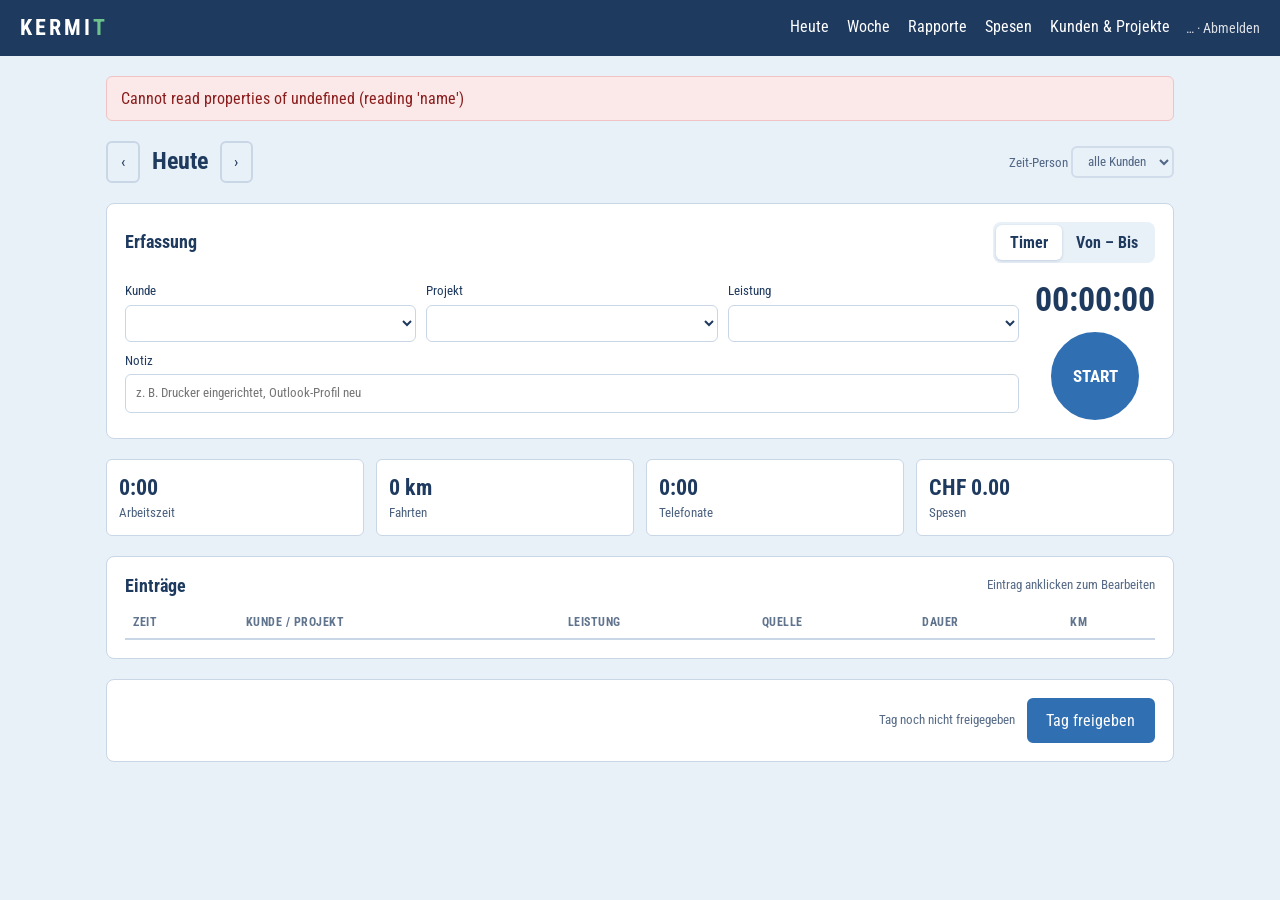
==== commit 788c420b: "Von-Bis-Erfassung und Einträge bearbeiten" ====
--- a/zeiterfassung.html
+++ b/zeiterfassung.html
@@ -17,7 +17,7 @@
       <a href="#">Woche</a>
       <a href="#">Rapporte</a>
       <a href="#">Spesen</a>
-      <a href="#">Kunden &amp; Projekte</a>
+      <a href="kunden.html">Kunden &amp; Projekte</a>
     </nav>
     <span class="k-user"><span id="userName">…</span> · <a href="#" id="logout">Abmelden</a></span>
   </header>
@@ -39,9 +39,15 @@
       </label>
     </section>
 
-    <!-- Timer / laufende Erfassung -->
+    <!-- Erfassung: Timer oder Von–Bis -->
     <section class="k-card">
-      <h2>Erfassung</h2>
+      <div class="k-card-head">
+        <h2>Erfassung</h2>
+        <div class="k-modus" role="tablist" aria-label="Erfassungsart">
+          <button type="button" role="tab" class="k-modus-btn is-active" data-modus="timer" aria-selected="true">Timer</button>
+          <button type="button" role="tab" class="k-modus-btn" data-modus="manuell" aria-selected="false">Von – Bis</button>
+        </div>
+      </div>
       <div class="k-timer">
         <div class="k-timer-fields k-form">
           <label>Kunde
@@ -57,10 +63,26 @@
             <input id="notiz" type="text" maxlength="500" placeholder="z. B. Drucker eingerichtet, Outlook-Profil neu">
           </label>
         </div>
-        <div class="k-timer-right">
+
+        <!-- Modus Timer -->
+        <div class="k-timer-right" id="panelTimer">
           <div class="k-clock" id="clock">00:00:00</div>
           <button class="k-runbtn" id="runBtn" type="button">START</button>
         </div>
+
+        <!-- Modus Von – Bis -->
+        <form class="k-manuell k-form k-hidden" id="panelManuell" autocomplete="off">
+          <label>Von <input type="time" id="mVon" required></label>
+          <label>Bis <input type="time" id="mBis" required></label>
+          <label>km <input type="number" id="mKm" min="0" step="0.1" placeholder="0"></label>
+          <label>Verkehrsmittel
+            <select id="mVm"><option value="">–</option><option value="auto">Auto</option><option value="oev">ÖV</option></select>
+          </label>
+          <div class="k-manuell-fuss">
+            <span class="k-dauer" id="mDauer">–:––</span>
+            <button class="k-btn" type="submit" id="mSpeichern">Erfassen</button>
+          </div>
+        </form>
       </div>
     </section>
 
@@ -74,8 +96,11 @@
 
     <!-- Einträge des Tages -->
     <section class="k-card">
-      <h2>Einträge</h2>
-      <table class="k-table">
+      <div class="k-card-head">
+        <h2>Einträge</h2>
+        <span class="k-sub">Eintrag anklicken zum Bearbeiten</span>
+      </div>
+      <table class="k-table k-table-edit">
         <thead>
           <tr>
             <th>Zeit</th><th>Kunde / Projekt</th><th>Leistung</th><th>Quelle</th><th class="k-num">Dauer</th><th class="k-num">km</th>
@@ -89,27 +114,34 @@
     <!-- Tagesfreigabe -->
     <section class="k-card k-approve">
       <span id="approveState" class="k-sub">Tag noch nicht freigegeben</span>
-      <button class="k-btn-ghost" id="addBtn" type="button">Eintrag hinzufügen</button>
       <button class="k-btn" id="approveBtn" type="button">Tag freigeben</button>
     </section>
   </main>
 
-  <!-- Dialog: Eintrag nachträglich erfassen -->
-  <dialog class="k-dialog" id="addDialog">
-    <form method="dialog" id="addForm" class="k-form">
-      <h2>Eintrag hinzufügen</h2>
+  <!-- Dialog: Eintrag bearbeiten -->
+  <dialog class="k-dialog k-dialog-edit" id="editDialog">
+    <form id="editForm" class="k-form">
+      <h2>Eintrag bearbeiten</h2>
       <div class="k-dialog-grid">
-        <label>Von <input type="time" id="fVon" required></label>
-        <label>Bis <input type="time" id="fBis" required></label>
-        <label>Kilometer <input type="number" id="fKm" min="0" step="0.1" value="0"></label>
+        <label class="k-span2">Kunde <select id="eKunde"></select></label>
+        <label class="k-span2">Projekt <select id="eProjekt"></select></label>
+        <label class="k-span2">Leistung <select id="eLeistung"></select></label>
+        <label>Datum <input type="date" id="eDatum" required></label>
+        <label class="k-span-dauer">Dauer <output id="eDauer">–:––</output></label>
+        <label>Von <input type="time" id="eVon" required></label>
+        <label>Bis <input type="time" id="eBis"></label>
+        <label>km <input type="number" id="eKm" min="0" step="0.1"></label>
         <label>Verkehrsmittel
-          <select id="fVm"><option value="">–</option><option value="auto">Auto</option><option value="oev">ÖV</option></select>
+          <select id="eVm"><option value="">–</option><option value="auto">Auto</option><option value="oev">ÖV</option></select>
         </label>
+        <label class="k-span2">Notiz <input type="text" id="eNotiz" maxlength="500"></label>
       </div>
-      <p class="k-sub">Kunde, Projekt, Leistung und Notiz werden aus dem Erfassungsbereich übernommen.</p>
+      <p class="k-sub" id="eInfo"></p>
       <div class="k-approve">
-        <button class="k-btn-ghost" value="cancel" type="button" id="addCancel">Abbrechen</button>
-        <button class="k-btn" type="submit">Speichern</button>
+        <button type="button" class="k-btn-ghost k-danger" id="eLoeschen">Löschen</button>
+        <span class="k-spacer"></span>
+        <button type="button" class="k-btn-ghost" id="eAbbrechen">Abbrechen</button>
+        <button type="submit" class="k-btn" id="eSpeichern">Speichern</button>
       </div>
     </form>
   </dialog>
@@ -155,21 +187,37 @@
     }
 
     // ---------- Stammdaten ----------
-    function fillKunden() {
-      const sk = $('kunde');
+    const kundeLabel = k => (k.kundennr ? k.kundennr + ' · ' : '') + k.name;
+
+    // Füllt ein Trio Kunde/Projekt/Leistung. "extra" ergänzt ausgeblendete Werte eines alten Eintrags.
+    function fuelleKunden(sk, extra) {
       sk.innerHTML = '';
-      STAMM.kunden.forEach(k => sk.add(new Option(k.name, k.id)));
-      fillProjekte();
-      const sl = $('leistung');
+      STAMM.kunden.forEach(k => sk.add(new Option(kundeLabel(k), k.id)));
+      if (extra?.kunde_id && ![...sk.options].some(o => o.value === String(extra.kunde_id)))
+        sk.add(new Option(extra.kunde + ' (ausgeblendet)', extra.kunde_id));
+    }
+    function fuelleProjekte(sk, sp, extra) {
+      sp.innerHTML = '';
+      const k = STAMM.kunden.find(k => String(k.id) === sk.value);
+      (k ? k.projekte : []).forEach(p => sp.add(new Option(p.name, p.id)));
+      if (extra?.projekt_id && String(extra.kunde_id) === sk.value && ![...sp.options].some(o => o.value === String(extra.projekt_id)))
+        sp.add(new Option(extra.projekt + ' (ausgeblendet)', extra.projekt_id));
+    }
+    // Zeitarten: allgemeine immer, kundenspezifische nur beim passenden Kunden
+    function fuelleLeistungen(sk, sl, extra) {
+      const vorher = sl.value;
+      const kid = Number(sk.value);
       sl.innerHTML = '';
-      STAMM.leistungsarten.forEach(l => sl.add(new Option(l.name, l.id)));
-    }
-    function fillProjekte() {
-      const sp = $('projekt');
-      sp.innerHTML = '';
-      const k = STAMM.kunden.find(k => String(k.id) === $('kunde').value);
-      (k ? k.projekte : []).forEach(p => sp.add(new Option(p.name, p.id)));
-    }
+      STAMM.leistungsarten
+        .filter(l => !l.kunden || l.kunden.length === 0 || l.kunden.includes(kid))
+        .forEach(l => sl.add(new Option(l.name, l.id)));
+      if (extra?.leistungsart_id && ![...sl.options].some(o => o.value === String(extra.leistungsart_id)))
+        sl.add(new Option(extra.leistung, extra.leistungsart_id));
+      if ([...sl.options].some(o => o.value === vorher)) sl.value = vorher;
+    }
+
+    function fillKunden() { fuelleKunden($('kunde')); fillProjekte(); }
+    function fillProjekte() { fuelleProjekte($('kunde'), $('projekt')); fuelleLeistungen($('kunde'), $('leistung')); }
     $('kunde').addEventListener('change', fillProjekte);
 
     function auswahl() {
@@ -194,17 +242,19 @@
       tb.innerHTML = '';
       TAG.eintraege.forEach(e => {
         const tr = document.createElement('tr');
-        const gesperrt = TAG.freigegeben || !e.ende;
+        tr.dataset.id = e.id;
+        tr.tabIndex = 0;
+        tr.title = TAG.freigegeben ? 'Tag ist freigegeben' : 'Bearbeiten';
         tr.innerHTML = `
           <td class="k-zeit">${hhmm(e.beginn)}–${hhmm(e.ende)}</td>
           <td>${esc(e.kunde || '—')}${e.projekt ? `<div class="k-sub">${esc(e.projekt)}</div>` : ''}</td>
-          <td>${esc(e.leistung)}${e.notiz ? `<div class="k-sub">${esc(e.notiz)}</div>` : ''}
-              ${gesperrt ? '' : `<button class="k-link-del" data-id="${e.id}" type="button">löschen</button>`}</td>
+          <td>${esc(e.leistung)}${e.notiz ? `<div class="k-sub">${esc(e.notiz)}</div>` : ''}</td>
           <td><span class="k-tag ${TAGKLASSE[e.quelle] || ''}">${e.ende ? QUELLE[e.quelle] : 'läuft'}</span></td>
           <td class="k-num">${fmt(e.minuten)}</td>
           <td class="k-num">${e.km ? e.km : ''}</td>`;
         tb.appendChild(tr);
       });
+      $('rows').classList.toggle('is-gesperrt', TAG.freigegeben);
       $('leer').classList.toggle('k-hidden', TAG.eintraege.length > 0);
 
       const s = TAG.summen;
@@ -217,9 +267,10 @@
       if (TAG.freigegeben) { st.textContent = 'Tag freigegeben – bereit für Export'; st.className = 'k-status-ok'; }
       else { st.textContent = 'Tag noch nicht freigegeben'; st.className = 'k-sub'; }
       $('approveBtn').disabled = TAG.freigegeben;
-      $('addBtn').disabled = TAG.freigegeben;
+      $('mSpeichern').disabled = TAG.freigegeben;
 
       renderTimer();
+      modusAnpassen();
     }
 
     // ---------- Timer ----------
@@ -259,34 +310,154 @@
       btn.disabled = false;
     });
 
-    // ---------- Löschen ----------
-    $('rows').addEventListener('click', async ev => {
-      const b = ev.target.closest('.k-link-del');
-      if (!b) return;
-      try {
-        await api('eintraege.php?id=' + b.dataset.id, { method:'DELETE' });
-        await ladeTag();
-      } catch (e) { meldung(e.message); }
-    });
-
-    // ---------- Eintrag hinzufügen ----------
-    $('addBtn').addEventListener('click', () => $('addDialog').showModal());
-    $('addCancel').addEventListener('click', () => $('addDialog').close());
-    $('addForm').addEventListener('submit', async ev => {
+    // ---------- Modus Timer / Von–Bis ----------
+    let modus = 'timer';
+    try { modus = localStorage.getItem('kermit_modus') || 'timer'; } catch (e) { /* egal */ }
+    const istHeute = () => isoDatum(datum) === isoDatum(new Date());
+
+    function setzeModus(m, merken = true) {
+      modus = m;
+      if (merken) { try { localStorage.setItem('kermit_modus', m); } catch (e) { /* egal */ } }
+      modusAnpassen();
+    }
+    function modusAnpassen() {
+      // Ein Timer läuft nur heute – an anderen Tagen wird von Hand erfasst
+      const effektiv = (!istHeute() && !TAG?.laufend) ? 'manuell' : modus;
+      document.querySelectorAll('.k-modus-btn').forEach(b => {
+        const an = b.dataset.modus === effektiv;
+        b.classList.toggle('is-active', an); b.setAttribute('aria-selected', an);
+        b.disabled = b.dataset.modus === 'timer' && !istHeute() && !TAG?.laufend;
+      });
+      $('panelTimer').classList.toggle('k-hidden', effektiv !== 'timer');
+      $('panelManuell').classList.toggle('k-hidden', effektiv !== 'manuell');
+    }
+    document.querySelectorAll('.k-modus-btn').forEach(b => b.addEventListener('click', () => setzeModus(b.dataset.modus)));
+
+    // Dauer live anzeigen
+    function dauer(von, bis) {
+      if (!von || !bis) return null;
+      const m = toMin(bis) - toMin(von);
+      return m > 0 ? m : null;
+    }
+    const toMin = t => { const [h, mi] = t.split(':').map(Number); return h * 60 + mi; };
+    function zeigeDauer(vonId, bisId, ausId) {
+      const d = dauer($(vonId).value, $(bisId).value);
+      $(ausId).textContent = d ? fmt(d) + ' h' : '–:––';
+    }
+    ['mVon', 'mBis'].forEach(id => $(id).addEventListener('input', () => zeigeDauer('mVon', 'mBis', 'mDauer')));
+
+    // Von–Bis direkt erfassen
+    $('panelManuell').addEventListener('submit', async ev => {
       ev.preventDefault();
+      if (!dauer($('mVon').value, $('mBis').value)) { meldung('«Bis» muss nach «Von» liegen'); return; }
       const d = isoDatum(datum);
+      const btn = $('mSpeichern'); btn.disabled = true;
       try {
         await api('eintraege.php', { method:'POST', body: {
           aktion:'neu', ...auswahl(),
-          beginn: d + ' ' + $('fVon').value, ende: d + ' ' + $('fBis').value,
-          km: $('fKm').value, verkehrsmittel: $('fVm').value || null
+          beginn: d + ' ' + $('mVon').value, ende: d + ' ' + $('mBis').value,
+          km: $('mKm').value || 0, verkehrsmittel: $('mVm').value || null
         }});
-        $('addDialog').close();
-        $('addForm').reset();
-        await ladeTag();
-        meldung('Eintrag gespeichert', true);
+        // Nächster Eintrag beginnt dort, wo der letzte aufgehört hat
+        $('mVon').value = $('mBis').value; $('mBis').value = '';
+        $('mKm').value = ''; $('mVm').value = ''; $('notiz').value = '';
+        zeigeDauer('mVon', 'mBis', 'mDauer');
+        await ladeTag();
+        meldung('Eintrag erfasst', true);
+        $('mBis').focus();
       } catch (e) { meldung(e.message); }
-    });
+      btn.disabled = TAG?.freigegeben;
+    });
+
+    // ---------- Eintrag bearbeiten ----------
+    let aktEintrag = null;
+    function oeffneEintrag(id) {
+      if (TAG.freigegeben) { meldung('Der Tag ist freigegeben. Zum Ändern zuerst die Freigabe zurücknehmen.'); return; }
+      const e = TAG.eintraege.find(x => x.id === Number(id));
+      if (!e) return;
+      aktEintrag = e;
+      fuelleKunden($('eKunde'), e);
+      $('eKunde').value = e.kunde_id ?? ($('eKunde').options[0]?.value || '');
+      fuelleProjekte($('eKunde'), $('eProjekt'), e);
+      if (e.projekt_id) $('eProjekt').value = e.projekt_id;
+      fuelleLeistungen($('eKunde'), $('eLeistung'), e);
+      $('eLeistung').value = e.leistungsart_id;
+      $('eDatum').value = e.beginn.slice(0, 10);
+      $('eVon').value = e.beginn.slice(11, 16);
+      $('eBis').value = e.ende ? e.ende.slice(11, 16) : '';
+      $('eBis').disabled = !e.ende;
+      $('eBis').required = !!e.ende;
+      $('eKm').value = e.km || '';
+      $('eVm').value = e.verkehrsmittel || '';
+      $('eNotiz').value = e.notiz || '';
+      $('eInfo').textContent = e.ende ? '' : 'Der Timer läuft noch – «Bis» wird beim Stoppen gesetzt.';
+      $('eLoeschen').classList.toggle('k-hidden', !e.ende);
+      zeigeDauer('eVon', 'eBis', 'eDauer');
+      kundeTypAnpassen();
+      $('editDialog').showModal();
+    }
+    // Pause/Krank/Unfall brauchen keinen Kunden
+    function kundeTypAnpassen() {
+      const l = STAMM.leistungsarten.find(l => String(l.id) === $('eLeistung').value);
+      const ohne = l && ['pause', 'abwesenheit'].includes(l.typ);
+      $('eKunde').disabled = ohne; $('eProjekt').disabled = ohne;
+    }
+    $('eKunde').addEventListener('change', () => {
+      fuelleProjekte($('eKunde'), $('eProjekt'), aktEintrag);
+      fuelleLeistungen($('eKunde'), $('eLeistung'), aktEintrag);
+      kundeTypAnpassen();
+    });
+    $('eLeistung').addEventListener('change', kundeTypAnpassen);
+    ['eVon', 'eBis'].forEach(id => $(id).addEventListener('input', () => zeigeDauer('eVon', 'eBis', 'eDauer')));
+
+    $('rows').addEventListener('click', ev => { const tr = ev.target.closest('tr[data-id]'); if (tr) oeffneEintrag(tr.dataset.id); });
+    $('rows').addEventListener('keydown', ev => {
+      if (ev.key !== 'Enter' && ev.key !== ' ') return;
+      const tr = ev.target.closest('tr[data-id]'); if (!tr) return;
+      ev.preventDefault(); oeffneEintrag(tr.dataset.id);
+    });
+    $('eAbbrechen').addEventListener('click', () => $('editDialog').close());
+
+    $('editForm').addEventListener('submit', async ev => {
+      ev.preventDefault();
+      const e = aktEintrag;
+      if (e.ende && !dauer($('eVon').value, $('eBis').value)) { meldung('«Bis» muss nach «Von» liegen'); return; }
+      const d = $('eDatum').value;
+      try {
+        await api('eintraege.php', { method:'POST', body: {
+          aktion:'aendern', id: e.id,
+          kunde_id: $('eKunde').disabled ? null : $('eKunde').value,
+          projekt_id: $('eProjekt').disabled ? null : ($('eProjekt').value || null),
+          leistungsart_id: $('eLeistung').value,
+          beginn: d + ' ' + $('eVon').value,
+          ende: e.ende ? d + ' ' + $('eBis').value : null,
+          km: $('eKm').value || 0, verkehrsmittel: $('eVm').value || null,
+          notiz: $('eNotiz').value
+        }});
+        $('editDialog').close();
+        await ladeTag();
+        meldung(d !== isoDatum(datum) ? 'Eintrag gespeichert und auf den ' + new Date(d).toLocaleDateString('de-CH') + ' verschoben' : 'Eintrag gespeichert', true);
+      } catch (err) { meldung(err.message); }
+    });
+
+    $('eLoeschen').addEventListener('click', async () => {
+      if (!aktEintrag) return;
+      if (!confirmLoeschen()) return;
+      try {
+        await api('eintraege.php?id=' + aktEintrag.id, { method:'DELETE' });
+        $('editDialog').close();
+        await ladeTag();
+        meldung('Eintrag gelöscht', true);
+      } catch (err) { meldung(err.message); }
+    });
+    // Zweistufiges Löschen ohne Browser-Popup
+    function confirmLoeschen() {
+      const b = $('eLoeschen');
+      if (b.dataset.sicher === '1') { delete b.dataset.sicher; b.textContent = 'Löschen'; return true; }
+      b.dataset.sicher = '1'; b.textContent = 'Wirklich löschen?';
+      setTimeout(() => { delete b.dataset.sicher; b.textContent = 'Löschen'; }, 4000);
+      return false;
+    }
 
     // ---------- Freigabe ----------
     $('approveBtn').addEventListener('click', async () => {
--- a/css/kermit-app.css
+++ b/css/kermit-app.css
@@ -166,3 +166,40 @@
 .k-dialog-grid { display: grid; grid-template-columns: 1fr 1fr; gap: 10px; }
 .k-dialog-grid label { font-size: 13px; display: grid; gap: 4px; }
 .k-dialog .k-approve { margin-top: 14px; }
+
+/* ---------- Erfassung: Modus Timer / Von–Bis ---------- */
+.k-card-head { display: flex; align-items: center; justify-content: space-between; gap: 12px; flex-wrap: wrap; margin-bottom: 12px; }
+.k-card-head h2 { margin: 0; }
+.k-modus { display: inline-flex; background: var(--k-hellblau); border-radius: 8px; padding: 3px; }
+.k-modus-btn { background: none; border: 0; padding: 6px 14px; border-radius: 6px; cursor: pointer; color: var(--k-tiefblau); font-weight: 700; }
+.k-modus-btn:hover:not(:disabled) { color: var(--k-gruen); }
+.k-modus-btn.is-active { background: var(--k-weiss); box-shadow: 0 1px 3px rgba(31,58,95,.18); }
+.k-modus-btn:disabled { opacity: .4; cursor: not-allowed; }
+
+.k-manuell { display: grid; grid-template-columns: 1fr 1fr; gap: 10px; width: 280px; align-self: start; }
+.k-manuell label { font-size: 13px; display: grid; gap: 4px; }
+.k-manuell-fuss { grid-column: 1 / -1; display: flex; align-items: center; justify-content: space-between; gap: 10px; margin-top: 4px; }
+.k-dauer { font-size: 24px; font-weight: 700; font-variant-numeric: tabular-nums; }
+
+/* ---------- Einträge anklickbar ---------- */
+.k-table-edit tbody tr { cursor: pointer; }
+.k-table-edit tbody tr:hover td { background: var(--k-hellblau); }
+.k-table-edit tbody tr:hover td:first-child { box-shadow: inset 3px 0 0 var(--k-gruen); }
+.k-table-edit tbody tr:focus-visible { outline: 2px solid var(--k-gruen); outline-offset: -2px; }
+.k-table-edit tbody.is-gesperrt tr { cursor: default; }
+.k-table-edit tbody.is-gesperrt tr:hover td:first-child { box-shadow: none; }
+
+/* ---------- Dialog Bearbeiten ---------- */
+.k-dialog-edit { width: min(520px, calc(100vw - 32px)); }
+.k-dialog-edit .k-dialog-grid select,
+.k-dialog-edit .k-dialog-grid input { padding: 9px 10px; border: 1px solid var(--k-rahmen); border-radius: 6px; width: 100%; background: var(--k-weiss); color: var(--k-tiefblau); }
+.k-dialog-edit .k-dialog-grid input:disabled, .k-dialog-edit .k-dialog-grid select:disabled { background: #F1F3F6; color: #8A94A3; }
+.k-dialog-edit output { font-size: 22px; font-weight: 700; font-variant-numeric: tabular-nums; padding-top: 4px; }
+.k-span2 { grid-column: 1 / -1; }
+.k-danger { color: #B42318; border-color: #F0C4C4; }
+.k-danger:hover { border-color: #B42318; }
+.k-spacer { flex: 1; }
+
+@media (max-width: 760px) {
+  .k-manuell { width: 100%; }
+}
